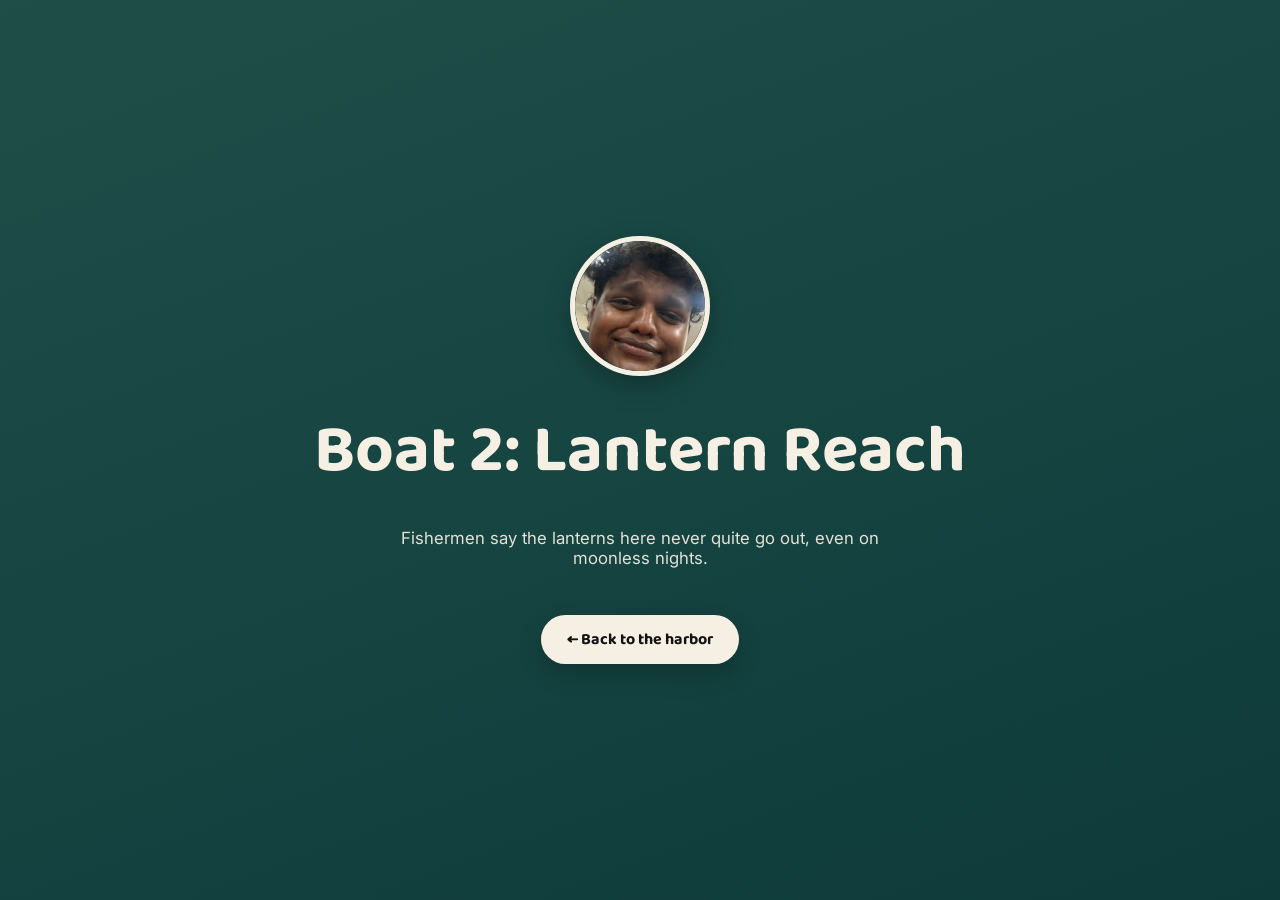
==== gika-gika-fon/boat2.html @ 3585aeac "added index" ====
<!doctype html>
<html lang="en">
<head>
<meta charset="utf-8">
<meta name="viewport" content="width=device-width, initial-scale=1">
<title>Boat 2 — Lantern Reach</title>
<meta name="description" content="Fishermen say the lanterns here never quite go out, even on moonless nights.">
<link rel="stylesheet" href="style.css">
</head>
<body class="page-boat" style="background: linear-gradient(160deg, #1f4e49 0%, #0e3b3a 100%);">

<section class="boat-hero">
  <img class="big-head" src="head2.png" alt="Rower of boat 2">
  <h1>Boat 2: Lantern Reach</h1>
  <p>Fishermen say the lanterns here never quite go out, even on moonless nights.</p>
  <a class="back-link" href="index.html">&larr; Back to the harbor</a>
</section>

</body>
</html>
---- gika-gika-fon/style.css ----
@import url('https://fonts.googleapis.com/css2?family=Baloo+2:wght@500;700;800&family=Inter:wght@400;500;600&display=swap');

:root{
  --cream: #f6f0e4;
  --ink: #141414;
  --gold: #c99a54;
  --gold-deep: #a97c39;
  --maroon: #8c3b3b;
  --sea-deep: #0e3b3a;
  --sea-mid: #175c56;
  --sea-light: #2c8478;
  --foam: #eef4ef;
  --hull-a: #8c3b3b;
  --hull-b: #1f4e49;
  --hull-c: #a97c39;
}

*{ box-sizing: border-box; }

html{ scroll-behavior: smooth; }

body{
  margin: 0;
  background: var(--cream);
  color: var(--ink);
  font-family: 'Inter', sans-serif;
  -webkit-font-smoothing: antialiased;
}

a{ color: inherit; }

.skip-link{
  position: absolute;
  left: -999px;
  top: 0;
  background: var(--ink);
  color: var(--cream);
  padding: 8px 14px;
  border-radius: 0 0 8px 0;
  z-index: 100;
}
.skip-link:focus{ left: 0; }

/* ---------- Header / hero ---------- */

.hero{
  padding: 48px 20px 28px;
  text-align: center;
}

.logo-wrap{
  display: flex;
  justify-content: center;
}

.logo-img{
  width: min(560px, 88vw);
  height: auto;
  display: block;
}

.hero-sub{
  margin: 6px auto 0;
  max-width: 60ch;
  font-family: 'Baloo 2', sans-serif;
  font-weight: 500;
  font-size: clamp(1rem, 1.6vw, 1.15rem);
  color: var(--sea-deep);
}

.hero-hint{
  margin-top: 10px;
  font-size: 0.85rem;
  color: #6b6255;
}

/* ---------- Sea / boat harbor ---------- */

.harbor{
  position: relative;
  margin: 24px auto 60px;
  max-width: 1180px;
  width: 94%;
  border-radius: 22px;
  overflow: hidden;
  background:
    repeating-linear-gradient(
      0deg,
      rgba(255,255,255,0.035) 0px,
      rgba(255,255,255,0.035) 2px,
      transparent 2px,
      transparent 46px
    ),
    linear-gradient(180deg, var(--sea-light) 0%, var(--sea-mid) 45%, var(--sea-deep) 100%);
  box-shadow: 0 18px 40px rgba(20,20,20,0.18);
  border: 3px solid var(--ink);
}

.harbor::before{
  content: "";
  position: absolute;
  inset: 0;
  background-image: radial-gradient(rgba(255,255,255,0.10) 1px, transparent 1px);
  background-size: 26px 26px;
  animation: shimmer 9s linear infinite;
  pointer-events: none;
}

@keyframes shimmer{
  from{ background-position: 0 0; }
  to{ background-position: -260px 0; }
}

.lane{
  position: relative;
  height: 156px;
  border-bottom: 1px dashed rgba(246,240,228,0.14);
}
.lane:last-child{ border-bottom: none; }

/* ---------- Boat ---------- */

.boat-wrap{
  position: absolute;
  top: 62%;
  width: 210px;
  height: 142px;
  transform: translateY(-50%);
  text-decoration: none;
  cursor: pointer;
  will-change: transform, left;
}

.boat-wrap:focus-visible{
  outline: 3px solid var(--gold);
  outline-offset: 4px;
  border-radius: 12px;
}

.boat-bob{
  width: 100%;
  height: 100%;
  animation-name: bob;
  animation-timing-function: ease-in-out;
  animation-iteration-count: infinite;
  animation-direction: alternate;
  transition: transform 0.25s ease;
}

.boat-wrap:hover .boat-bob,
.boat-wrap:focus-visible .boat-bob{
  transform: scale(1.08);
}

@keyframes bob{
  from{ transform: translateY(-4px) rotate(-1.5deg); }
  to{ transform: translateY(4px) rotate(1.5deg); }
}

.boat-svg{ width: 100%; height: 100%; display: block; overflow: visible; }

.boat-banner-text{
  font-family: 'Baloo 2', sans-serif;
  font-weight: 700;
  font-size: 9px;
  fill: var(--ink);
}

.oar-left, .oar-right{
  transform-box: fill-box;
  transform-origin: center;
  animation-name: row;
  animation-timing-function: ease-in-out;
  animation-iteration-count: infinite;
}
.oar-right{ animation-direction: alternate-reverse; }
.oar-left{ animation-direction: alternate; }

@keyframes row{
  from{ transform: rotate(-16deg); }
  to{ transform: rotate(16deg); }
}

.boat-label{
  font-family: 'Baloo 2', sans-serif;
  font-size: 11px;
  font-weight: 700;
  fill: var(--cream);
}

.boat-caption{
  text-align: center;
  font-family: 'Baloo 2', sans-serif;
  font-size: 0.78rem;
  color: #6b6255;
  margin-top: -46px;
  margin-bottom: 50px;
}

.harbor-footer{
  position: relative;
  text-align: center;
  padding: 10px 14px 16px;
  font-family: 'Baloo 2', sans-serif;
  color: var(--foam);
  font-size: 0.85rem;
  background: linear-gradient(180deg, transparent, rgba(0,0,0,0.12));
}

/* sail-ltr / sail-rtl set per-boat with inline custom properties */
.boat-wrap{
  animation-name: var(--sail-anim, sail-ltr);
  animation-duration: var(--sail-duration, 20s);
  animation-delay: var(--sail-delay, 0s);
  animation-timing-function: linear;
  animation-iteration-count: infinite;
}

@keyframes sail-ltr{
  from{ left: -230px; }
  to{ left: 100%; }
}
@keyframes sail-rtl{
  from{ left: 100%; }
  to{ left: -230px; }
}

footer.site-footer{
  text-align: center;
  padding: 30px 16px 50px;
  color: #8a8071;
  font-size: 0.85rem;
}

@media (prefers-reduced-motion: reduce){
  .boat-wrap, .boat-bob, .oar-left, .oar-right, .harbor::before{
    animation: none !important;
  }
  .boat-wrap{ left: 40% !important; }
}

@media (max-width: 640px){
  .lane{ height: 132px; }
  .boat-wrap{ width: 168px; height: 114px; }
  .boat-banner-text{ font-size: 10px; }
}

/* ---------- Boat detail pages ---------- */

.page-boat{
  min-height: 100vh;
  display: flex;
  flex-direction: column;
}

.boat-hero{
  flex: 1;
  display: flex;
  flex-direction: column;
  align-items: center;
  justify-content: center;
  text-align: center;
  padding: 60px 20px;
  color: var(--cream);
}

.boat-hero h1{
  font-family: 'Baloo 2', sans-serif;
  font-size: clamp(2.4rem, 7vw, 4.2rem);
  margin: 0 0 6px;
}

.boat-hero p{
  font-size: 1.05rem;
  max-width: 46ch;
  opacity: 0.92;
}

.boat-hero .back-link{
  margin-top: 30px;
  display: inline-block;
  padding: 12px 26px;
  border-radius: 999px;
  background: var(--cream);
  color: var(--ink);
  font-family: 'Baloo 2', sans-serif;
  font-weight: 700;
  text-decoration: none;
  box-shadow: 0 10px 24px rgba(0,0,0,0.2);
}

.boat-hero .big-head{
  width: 140px;
  height: 140px;
  border-radius: 50%;
  border: 5px solid var(--cream);
  object-fit: cover;
  margin-bottom: 22px;
  box-shadow: 0 10px 26px rgba(0,0,0,0.25);
}
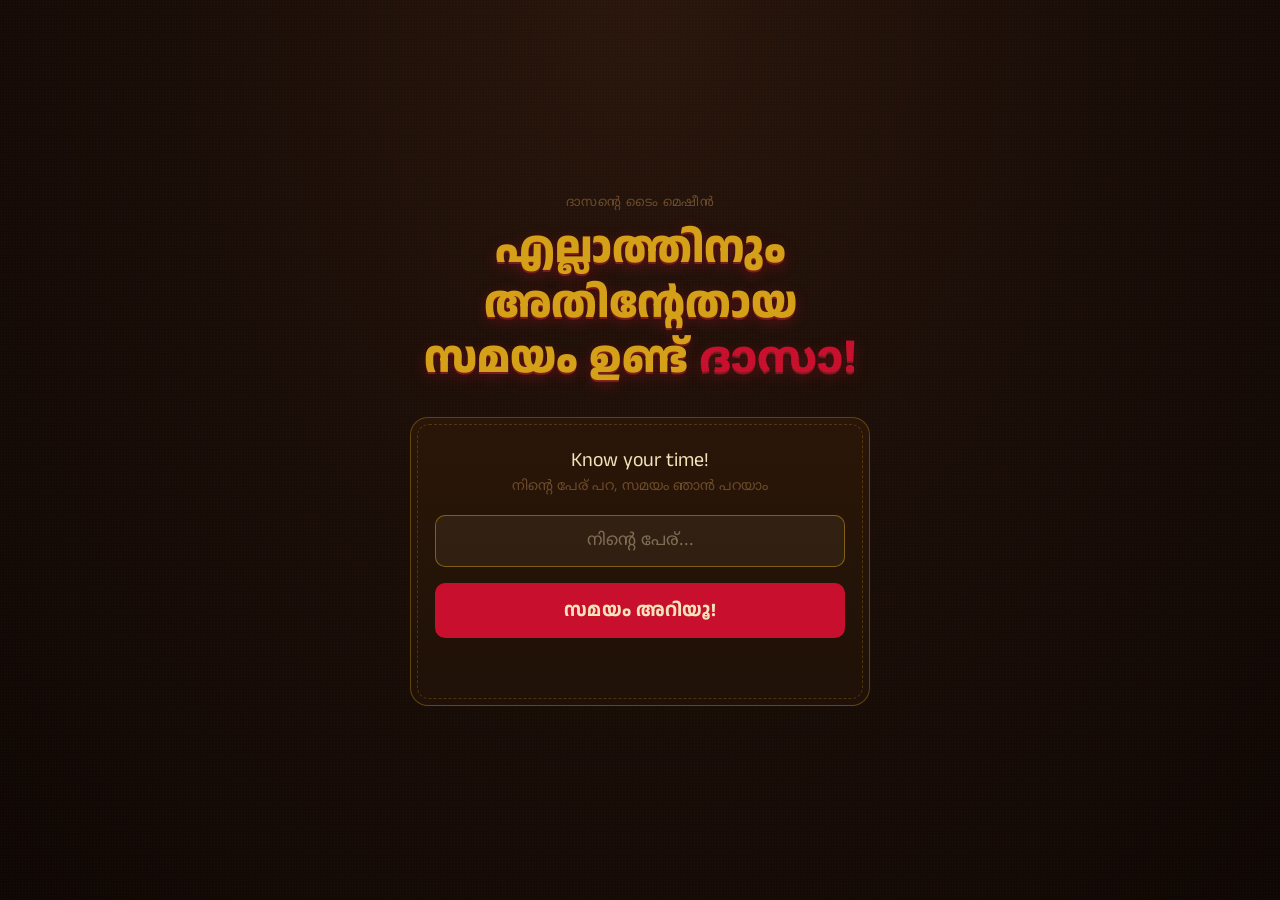
==== commit da18e148: "added game2" ====
--- a/gika-gika-fon/boat2.html
+++ b/gika-gika-fon/boat2.html
@@ -1,20 +1,417 @@
-<!doctype html>
-<html lang="en">
+<!DOCTYPE html>
+<html lang="ml">
 <head>
-<meta charset="utf-8">
-<meta name="viewport" content="width=device-width, initial-scale=1">
-<title>Boat 2 — Lantern Reach</title>
-<meta name="description" content="Fishermen say the lanterns here never quite go out, even on moonless nights.">
-<link rel="stylesheet" href="style.css">
+<meta charset="UTF-8">
+<meta name="viewport" content="width=device-width, initial-scale=1.0">
+<title>എല്ലാത്തിനും അതിന്റേതായ സമയം ഉണ്ട് ദാസാ!</title>
+<link rel="preconnect" href="https://fonts.googleapis.com">
+<link rel="preconnect" href="https://fonts.gstatic.com" crossorigin>
+<link href="https://fonts.googleapis.com/css2?family=Anek+Malayalam:wght@500;600;700;800&family=Noto+Sans+Malayalam:wght@400;500;600;700&display=swap" rel="stylesheet">
+<style>
+  :root{
+    --bg: #1B0E08;
+    --bg-vignette: #0F0704;
+    --cream: #F4E2B8;
+    --red: #C8102E;
+    --gold: #D4A017;
+    --brown-ink: #3D2A18;
+    --brown-soft: #6B4A2A;
+  }
+
+  *{
+    box-sizing: border-box;
+    font-family: 'Noto Sans Malayalam', 'Anek Malayalam', sans-serif;
+  }
+
+  html, body{
+    margin:0;
+    padding:0;
+    min-height:100%;
+  }
+
+  body{
+    background:
+      radial-gradient(ellipse at top, #2A160C 0%, var(--bg) 45%, var(--bg-vignette) 100%);
+    color: var(--cream);
+    font-family: 'Noto Sans Malayalam', 'Anek Malayalam', sans-serif;
+    display:flex;
+    align-items:center;
+    justify-content:center;
+    min-height:100vh;
+    padding: 32px 18px;
+    overflow-x:hidden;
+  }
+
+  /* subtle film-grain texture via layered radial dots */
+  body::before{
+    content:"";
+    position:fixed;
+    inset:0;
+    background-image: radial-gradient(rgba(244,226,184,0.035) 1px, transparent 1px);
+    background-size: 3px 3px;
+    pointer-events:none;
+  }
+
+  .stage{
+    width:100%;
+    max-width: 460px;
+    display:flex;
+    flex-direction:column;
+    align-items:center;
+    gap: 28px;
+  }
+
+  /* ---------- Header ---------- */
+  .marquee{
+    text-align:center;
+  }
+
+  .marquee .eyebrow{
+    font-family:'Noto Sans Malayalam', 'Anek Malayalam', sans-serif;
+    font-size: 13px;
+    letter-spacing: 0.04em;
+    color: var(--brown-soft);
+    margin: 0 0 10px;
+  }
+
+  h1{
+    font-family: 'Anek Malayalam', 'Noto Sans Malayalam', sans-serif;
+    font-weight: 800;
+    font-size: clamp(30px, 8vw, 44px);
+    line-height: 1.25;
+    margin: 0;
+    color: var(--gold);
+    text-shadow: 0 2px 0 #7A1B1B, 0 4px 14px rgba(200,16,46,0.35);
+  }
+
+  h1 span{
+    color: var(--red);
+  }
+
+  /* ---------- Ask card ---------- */
+  .ask-card{
+    width:100%;
+    background: linear-gradient(180deg, #2A1608, #1F1108);
+    border: 1px solid rgba(212,160,23,0.35);
+    border-radius: 18px;
+    padding: 28px 24px;
+    position:relative;
+  }
+
+  .ask-card::before{
+    content:"";
+    position:absolute;
+    inset:6px;
+    border: 1px dashed rgba(212,160,23,0.25);
+    border-radius: 12px;
+    pointer-events:none;
+  }
+
+  .ask-label{
+    font-family:'Anek Malayalam', 'Noto Sans Malayalam', sans-serif;
+    font-size: 20px;
+    color: var(--cream);
+    text-align:center;
+    margin: 0 0 4px;
+  }
+
+  .ask-sub{
+    text-align:center;
+    color: var(--brown-soft);
+    font-size: 14px;
+    margin: 0 0 20px;
+  }
+
+  input#nameInput{
+    width:100%;
+    padding: 14px 16px;
+    border-radius: 10px;
+    border: 1.5px solid rgba(212,160,23,0.5);
+    background: rgba(244,226,184,0.06);
+    color: var(--cream);
+    font-family:'Noto Sans Malayalam', 'Anek Malayalam', sans-serif;
+    font-size: 17px;
+    outline:none;
+    text-align:center;
+    transition: border-color 0.2s, background 0.2s;
+  }
+
+  input#nameInput::placeholder{
+    color: rgba(244,226,184,0.4);
+  }
+
+  input#nameInput:focus{
+    border-color: var(--gold);
+    background: rgba(244,226,184,0.1);
+  }
+
+  .go-btn{
+    margin-top: 16px;
+    width:100%;
+    padding: 14px 16px;
+    border-radius: 10px;
+    border: none;
+    background: var(--red);
+    color: var(--cream);
+    font-family:'Anek Malayalam', 'Noto Sans Malayalam', sans-serif;
+    font-weight:700;
+    font-size: 19px;
+    letter-spacing: 0.01em;
+    cursor:pointer;
+    transition: transform 0.12s ease, background 0.2s;
+  }
+
+  .go-btn:hover{ background:#a80d24; }
+  .go-btn:active{ transform: scale(0.97); }
+
+  .error-msg{
+    color: var(--red);
+    font-size: 13px;
+    text-align:center;
+    margin-top: 10px;
+    min-height: 16px;
+  }
+
+  /* ---------- Ticket ---------- */
+  .ticket-wrap{
+    width:100%;
+    display:none;
+  }
+
+  .ticket-wrap.show{
+    display:block;
+    animation: stamp 0.55s cubic-bezier(.2,1.4,.4,1) both;
+  }
+
+  @keyframes stamp{
+    0%{ opacity:0; transform: scale(1.35) rotate(-8deg); }
+    60%{ opacity:1; transform: scale(0.96) rotate(2deg); }
+    100%{ opacity:1; transform: scale(1) rotate(-1.2deg); }
+  }
+
+  .ticket{
+    background: var(--cream);
+    color: var(--brown-ink);
+    border-radius: 14px;
+    position:relative;
+    padding: 26px 24px 22px;
+    box-shadow: 0 18px 40px rgba(0,0,0,0.45);
+  }
+
+  .ticket::before, .ticket::after{
+    content:"";
+    position:absolute;
+    width: 26px;
+    height: 26px;
+    background: var(--bg);
+    border-radius: 50%;
+    top: 50%;
+    transform: translateY(-50%);
+  }
+  .ticket::before{ left: -13px; }
+  .ticket::after{ right: -13px; }
+
+  .perforation{
+    position:absolute;
+    left: 14px;
+    right: 14px;
+    top: 50%;
+    transform: translateY(-50%);
+    border-top: 2px dashed rgba(61,42,24,0.35);
+  }
+
+  .ticket-top, .ticket-bottom{
+    position:relative;
+  }
+
+  .ticket-top{ padding-bottom: 22px; }
+  .ticket-bottom{ padding-top: 22px; }
+
+  .t-label{
+    font-size: 11px;
+    color: var(--brown-soft);
+    letter-spacing: 0.03em;
+    margin: 0 0 4px;
+  }
+
+  .t-name{
+    font-family:'Anek Malayalam', 'Noto Sans Malayalam', sans-serif;
+    font-size: 24px;
+    font-weight: 700;
+    margin: 0 0 14px;
+    color: var(--red);
+  }
+
+  .t-row{
+    display:flex;
+    gap: 18px;
+    margin-bottom: 4px;
+  }
+
+  .t-col{ flex:1; }
+
+  .t-value{
+    font-family:'Anek Malayalam', 'Noto Sans Malayalam', sans-serif;
+    font-size: 18px;
+    font-weight: 600;
+  }
+
+  .t-event-label{
+    font-size: 11px;
+    color: var(--brown-soft);
+    letter-spacing: 0.03em;
+    margin: 0 0 6px;
+  }
+
+  .t-event{
+    font-family:'Anek Malayalam', 'Noto Sans Malayalam', sans-serif;
+    font-size: 19px;
+    line-height: 1.5;
+    font-weight: 600;
+    color: var(--brown-ink);
+  }
+
+  .again-btn{
+    margin-top: 18px;
+    width:100%;
+    padding: 12px 16px;
+    border-radius: 10px;
+    border: 1.5px solid rgba(212,160,23,0.5);
+    background: transparent;
+    color: var(--gold);
+    font-family:'Noto Sans Malayalam', 'Anek Malayalam', sans-serif;
+    font-size: 15px;
+    cursor:pointer;
+  }
+
+  .again-btn:hover{ background: rgba(212,160,23,0.08); }
+
+  @media (prefers-reduced-motion: reduce){
+    .ticket-wrap.show{ animation:none; }
+  }
+</style>
 </head>
-<body class="page-boat" style="background: linear-gradient(160deg, #1f4e49 0%, #0e3b3a 100%);">
-
-<section class="boat-hero">
-  <img class="big-head" src="head2.png" alt="Rower of boat 2">
-  <h1>Boat 2: Lantern Reach</h1>
-  <p>Fishermen say the lanterns here never quite go out, even on moonless nights.</p>
-  <a class="back-link" href="index.html">&larr; Back to the harbor</a>
-</section>
+<body>
+
+<div class="stage">
+
+  <div class="marquee">
+    <p class="eyebrow">ദാസൻ്റെ ടൈം മെഷീൻ</p>
+    <h1>എല്ലാത്തിനും അതിന്റേതായ<br>സമയം ഉണ്ട് <span>ദാസാ!</span></h1>
+  </div>
+
+  <div class="ask-card" id="askCard">
+    <p class="ask-label">Know your time!</p>
+    <p class="ask-sub">നിന്റെ പേര് പറ, സമയം ഞാൻ പറയാം</p>
+    <input type="text" id="nameInput" placeholder="നിന്റെ പേര്..." autocomplete="off">
+    <button class="go-btn" id="goBtn">സമയം അറിയൂ!</button>
+    <p class="error-msg" id="errorMsg"></p>
+  </div>
+
+  <div class="ticket-wrap" id="ticketWrap">
+    <div class="ticket">
+      <div class="ticket-top">
+        <p class="t-label">ഈ ടിക്കറ്റ് ആരുടേത്</p>
+        <p class="t-name" id="outName">—</p>
+        <div class="t-row">
+          <div class="t-col">
+            <p class="t-label">തീയതി</p>
+            <p class="t-value" id="outDate">—</p>
+          </div>
+          <div class="t-col">
+            <p class="t-label">സമയം</p>
+            <p class="t-value" id="outTime">—</p>
+          </div>
+        </div>
+      </div>
+      <div class="perforation"></div>
+      <div class="ticket-bottom">
+        <p class="t-event-label">അന്ന് നിനക്ക് സംഭവിക്കാൻ പോകുന്നത്</p>
+        <p class="t-event" id="outEvent">—</p>
+      </div>
+    </div>
+    <button class="again-btn" id="againBtn">വേറൊരു സമയം നോക്കാം</button>
+  </div>
+
+</div>
+
+<script>
+  const events = [
+    "ക്രഷിനെ കണ്ടപ്പോ കൈ വീശി പഹേ, തിരിഞ്ഞ് നോക്കിയപ്പോ അത് പുറകിലെ ഒരുത്തന് ആയിരുന്നു. പണി കിട്ടി 😭",
+    "ബോസിന് അയക്കാൻ ഉള്ള മെസ്സേജ് അബദ്ധത്തിൽ ഗ്രൂപ്പിൽ വീണു, ബോസ് അതിലുണ്ട് ഡാ. ഇനി ജോലി ഉണ്ടാവോ ആവോ 💀",
+    "ആഴ്ച വച്ചിരുന്ന ബിരിയാണി ചൂടാക്കാൻ എടുത്തപ്പോ പൂപ്പൽ, ഇന്നലെ വരെ ഹീറോ ആയിരുന്നു അത്",
+    "ശമ്പളം വീണ അതേ സെക്കൻ്റിൽ ബൈക്ക് സർവീസിന് മൊത്തം പോയി. അക്കൗണ്ട് ബാലൻസ് പൂജ്യം, ജീവിതം ഒരു തമാശ",
+    "ഇൻ്റർവ്യൂന് പോണ വഴിക്ക് ഷർട്ടിൽ ചായ വീണു, തിരിച്ചു പോകാൻ നേരല്ല, അതിലേ കേറി പോയി 😅",
+    "ചാർജ് 1% ആയപ്പോ ജീവിതത്തിലെ ഏറ്റവും വല്യ കോൾ വന്നു, ഓഫായി. ഇനി തിരിച്ചു വിളിക്കാൻ ധൈര്യം ഇല്ല",
+    "കണ്ണാടി നോക്കിയപ്പോ ആദ്യത്തെ നര മുടി, അതും ബർത്ത്ഡേക്ക് തന്നെ. കാലം ആരെയും വെറുതെ വിടില്ല മോനെ",
+    "ഡയറ്റ് തുടങ്ങാൻ വച്ച ദിവസം തന്നെ അമ്മ ബീഫ് ഉലർത്തിയത് വച്ചു. ഡയറ്റ് നാളെ, എന്നും നാളെ",
+    "രണ്ട് കൊല്ലം കഴിഞ്ഞ് ഒരു 'ചങ്ങായി' വിളിച്ചു, ലോൺ ചോദിക്കാൻ ആയിരുന്നു. ഊഹിച്ചത് ശരി, എപ്പോഴും ശരി",
+    "കുട എടുക്കാതെ ഇറങ്ങിയ ഒരേ ഒരു ദിവസം മഴ കോരിച്ചൊരിഞ്ഞു. ബാഗ് മൊത്തം കുളമായി 🌧️",
+    "സിനിമേടെ ക്ലൈമാക്സ് സീനിൽ കറൻ്റ് പോയി, തിയേറ്ററില്ല കേട്ടോ, സ്വന്തം വീട്ടിൽ തന്നെ. ടൈമിംഗ് കിടിലൻ",
+    "ഓൺലൈനിൽ ഓർഡർ ചെയ്ത ഷൂസ് വന്നു, രണ്ടും വലത് കാലിന്. ഇനി ഇടത് കാലിന് വേറെ ഓർഡർ ഇടണം",
+    "ട്രെയിനിൽ സീറ്റ് കിട്ടി, സന്തോഷിച്ച് ഇരുന്നതാ, അടുത്തിരുന്നയാൾ മുഴുവൻ ട്രിപ്പും സ്പീക്കറിൽ പാട്ട് വച്ചു",
+    "ശമ്പളം അക്കൗണ്ടിൽ വീണ അതേ നിമിഷം EMI പോയി. കണ്ട് കണ്ടിരിക്കെ പൈസ ഇല്ലാണ്ടായി",
+    "'അർജൻ്റ് മീറ്റിംഗ്' ന്ന് പറഞ്ഞ് വിളിച്ചു, ഒരു മണിക്കൂർ ഇരുന്നു. അജണ്ട എന്താന്ന് ദൈവത്തിന് മാത്രേ അറിയൂ",
+    "WhatsApp-ൽ 'ടൈപ്പിംഗ്...' കണ്ട് അഞ്ച് മിനിറ്റ് കാത്തു, കിട്ടിയത് ഒരു 😂 മാത്രം. ഇത്രേം ഉള്ളൂ വിലയോ",
+    "മുടി വെട്ടിച്ച പിറ്റേന്നാ ഓർമ്മ വന്നത്, ഫോട്ടോഷൂട്ട് ഇന്നലെ ആയിരുന്നു. കൃത്യം ഒരു ദിവസം ലേറ്റ്, എപ്പോഴും ലേറ്റ്",
+    "ഓട്ടോ പിടിച്ചപ്പോ മീറ്റർ ഇട്ടില്ല, ഇറങ്ങിയപ്പോ ചോദിച്ച തുക കേട്ട് ശ്വാസം നിന്നു. ഇത് കൊള്ളയല്ലേ പഹേ",
+    "ലോട്ടറി ടിക്കറ്റ് എടുക്കാൻ തോന്നി, മടി കാരണം എടുത്തില്ല. ആ നമ്പർ അടിച്ചു. അതെ, അത് തന്നെ, എപ്പോഴും അങ്ങനെ",
+    "പഴയ ഫോട്ടോ കണ്ട് ചിരിച്ച് സ്റ്റാറ്റസ് വച്ചു, അഞ്ച് മിനിറ്റിനുള്ളിൽ ആ ആള് തന്നെ കാൾ ചെയ്തു. ലോകം ചെറുതാ മോനെ 👀"
+  ];
+
+  function pad(n){ return n.toString().padStart(2, '0'); }
+
+  function randomDateTime(){
+    const now = new Date();
+    const daysAhead = Math.floor(Math.random() * 300) - 30; // some past, mostly future
+    const future = new Date(now.getTime() + daysAhead * 24 * 60 * 60 * 1000);
+
+    const malMonths = ["ജനുവരി","ഫെബ്രുവരി","മാർച്ച്","ഏപ്രിൽ","മെയ്","ജൂൺ","ജൂലൈ","ഓഗസ്റ്റ്","സെപ്റ്റംബർ","ഒക്ടോബർ","നവംബർ","ഡിസംബർ"];
+    const dateStr = `${future.getDate()} ${malMonths[future.getMonth()]} ${future.getFullYear()}`;
+
+    let hour = Math.floor(Math.random() * 24);
+    const minute = Math.floor(Math.random() * 60);
+    const ampm = hour >= 12 ? "PM" : "AM";
+    let hour12 = hour % 12;
+    if (hour12 === 0) hour12 = 12;
+    const timeStr = `${pad(hour12)}:${pad(minute)} ${ampm}`;
+
+    return { dateStr, timeStr };
+  }
+
+  function revealTicket(){
+    const nameVal = document.getElementById('nameInput').value.trim();
+    const errorMsg = document.getElementById('errorMsg');
+
+    if (!nameVal){
+      errorMsg.textContent = "പേര് ഇടാതെ എങ്ങനെ അറിയും ദാസാ!";
+      return;
+    }
+    errorMsg.textContent = "";
+
+    const { dateStr, timeStr } = randomDateTime();
+    const event = events[Math.floor(Math.random() * events.length)];
+
+    document.getElementById('outName').textContent = nameVal;
+    document.getElementById('outDate').textContent = dateStr;
+    document.getElementById('outTime').textContent = timeStr;
+    document.getElementById('outEvent').textContent = event;
+
+    const wrap = document.getElementById('ticketWrap');
+    wrap.classList.remove('show');
+    void wrap.offsetWidth; // restart animation
+    wrap.classList.add('show');
+
+    wrap.scrollIntoView({ behavior: 'smooth', block: 'center' });
+  }
+
+  document.getElementById('goBtn').addEventListener('click', revealTicket);
+  document.getElementById('nameInput').addEventListener('keydown', (e) => {
+    if (e.key === 'Enter') revealTicket();
+  });
+  document.getElementById('againBtn').addEventListener('click', revealTicket);
+</script>
 
 </body>
 </html>
+
